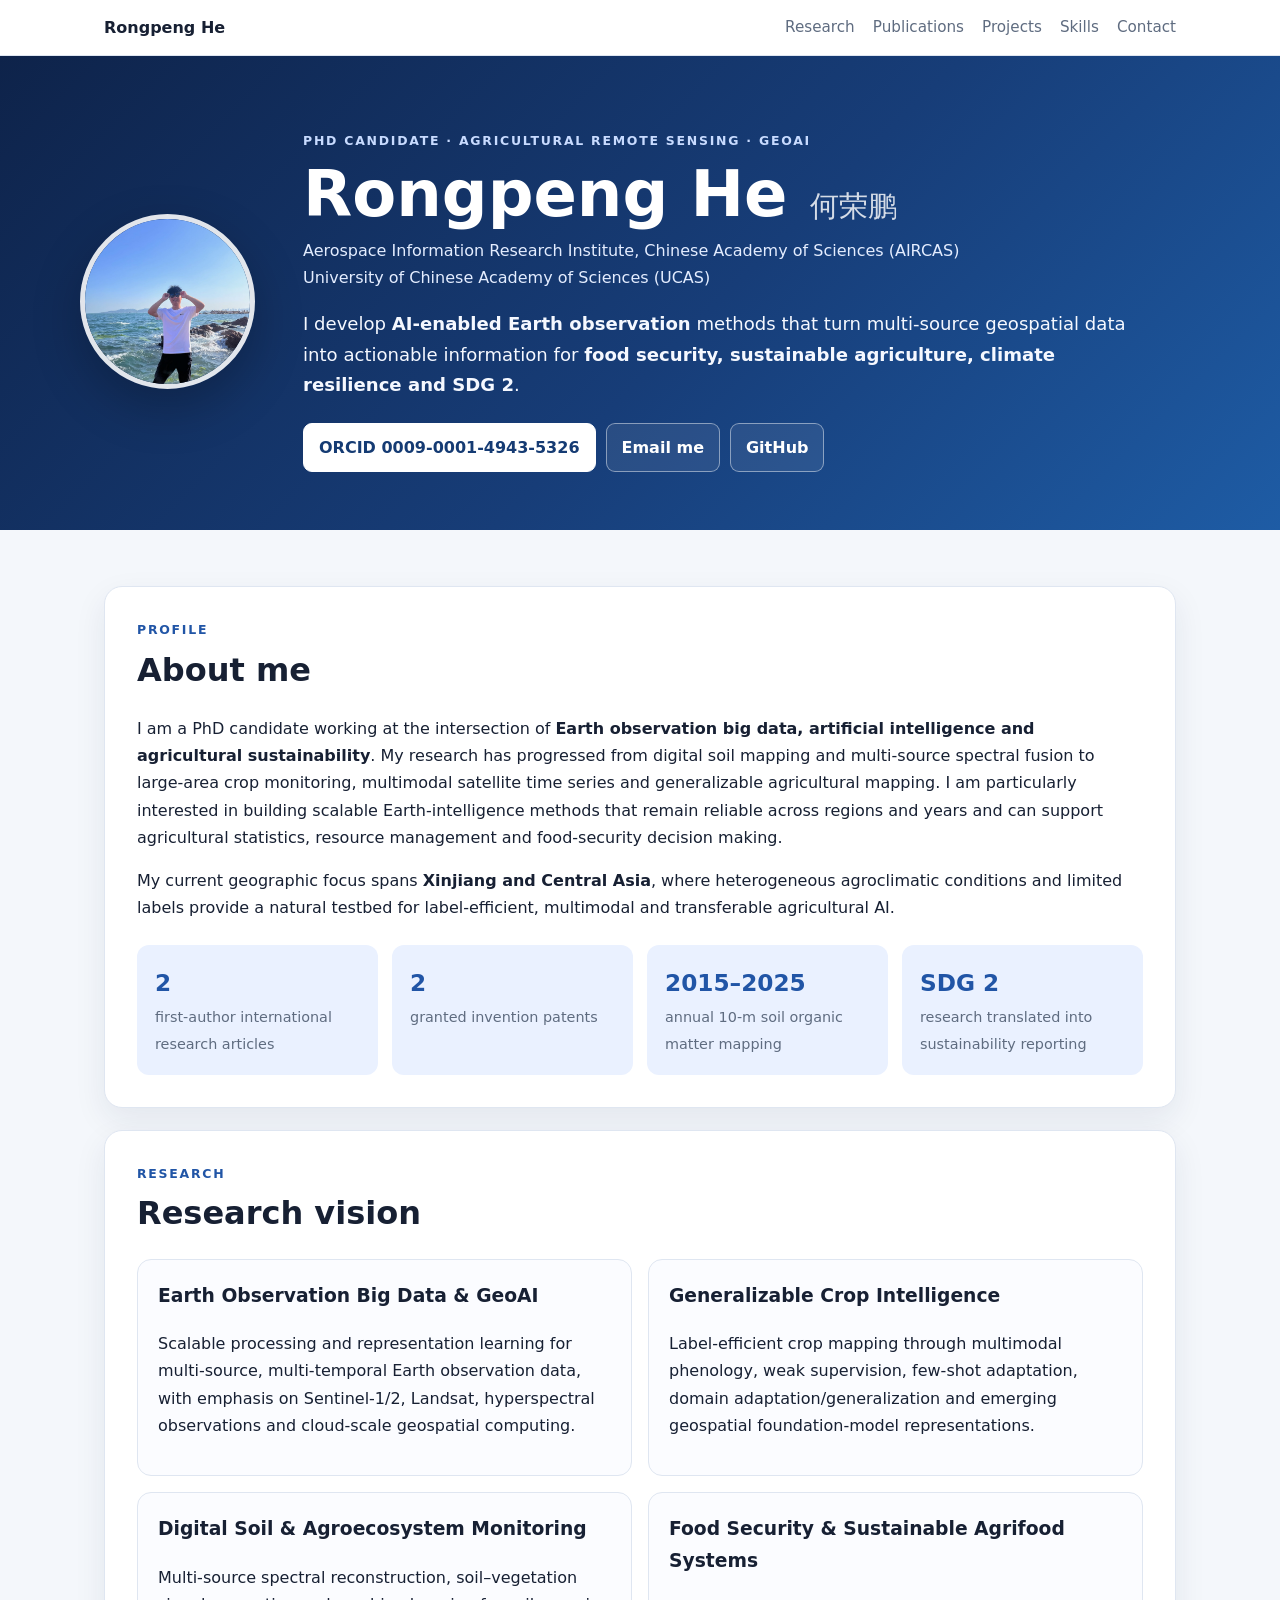
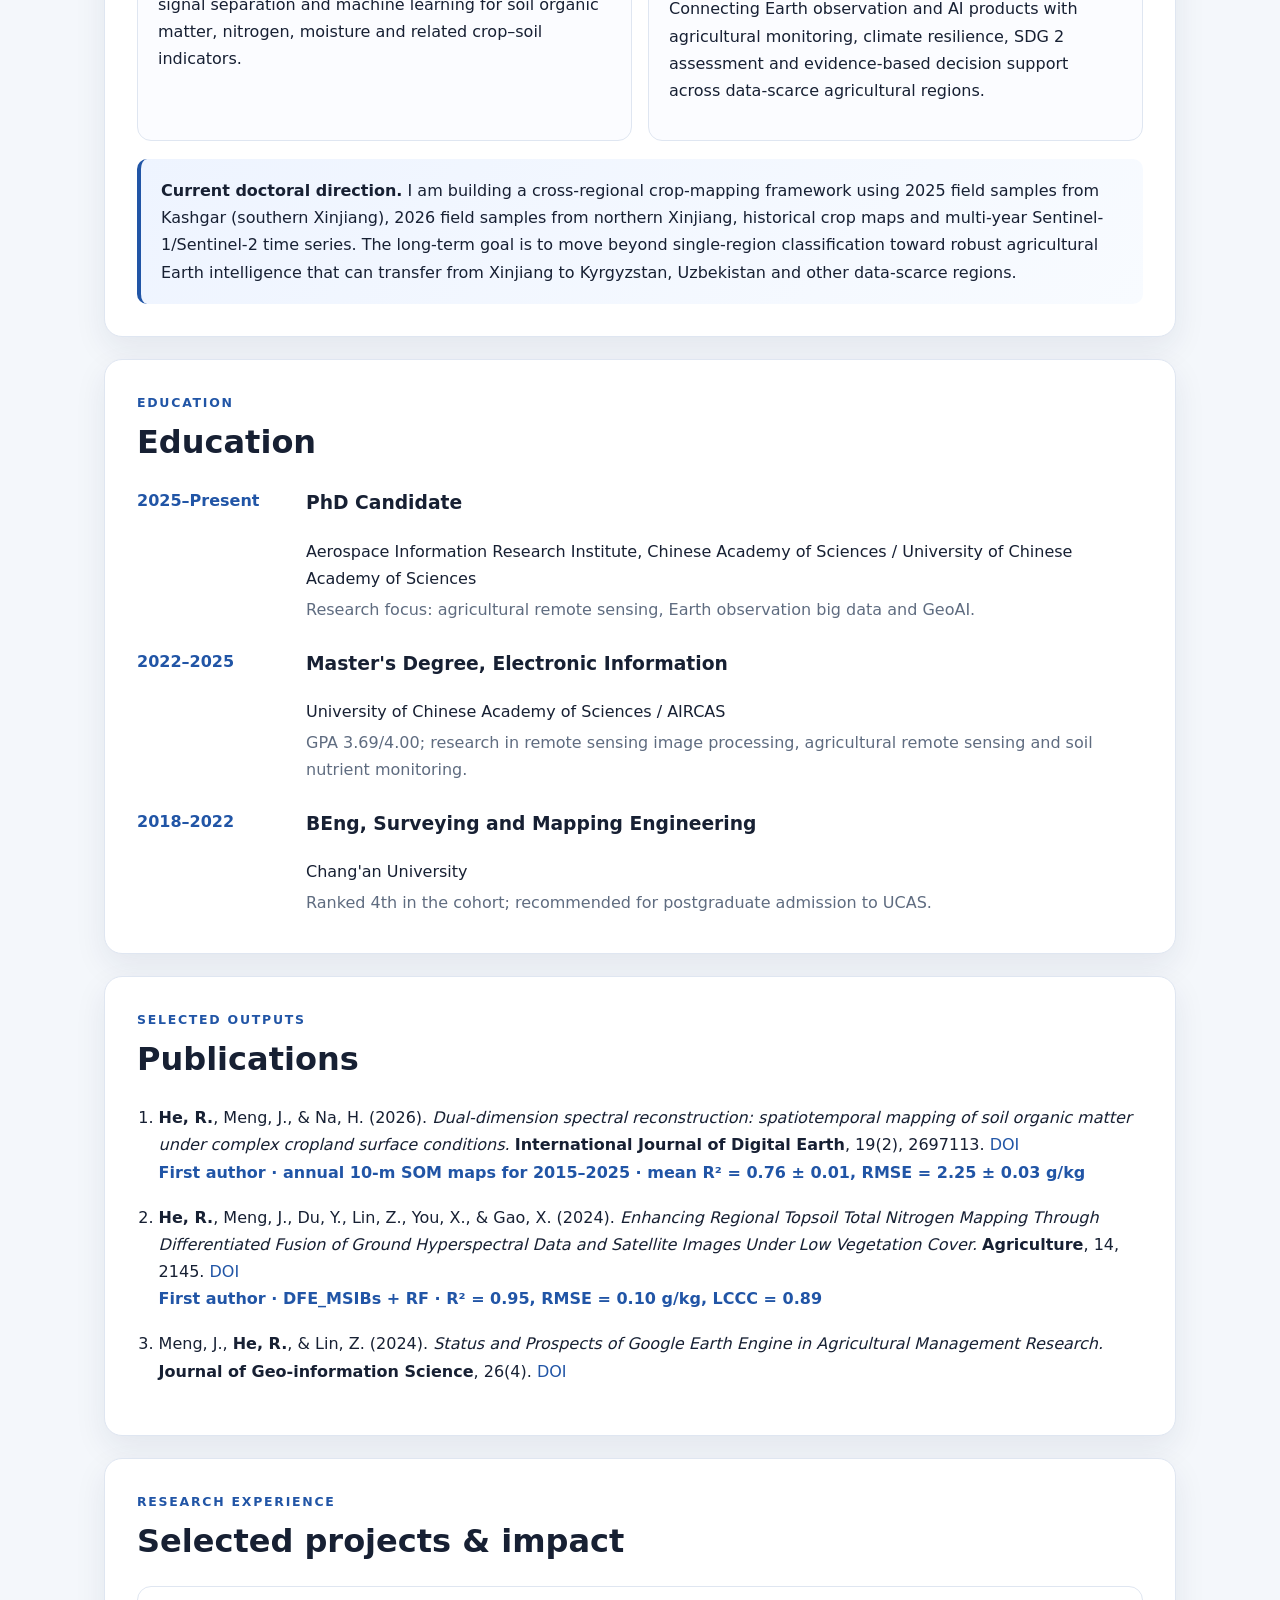
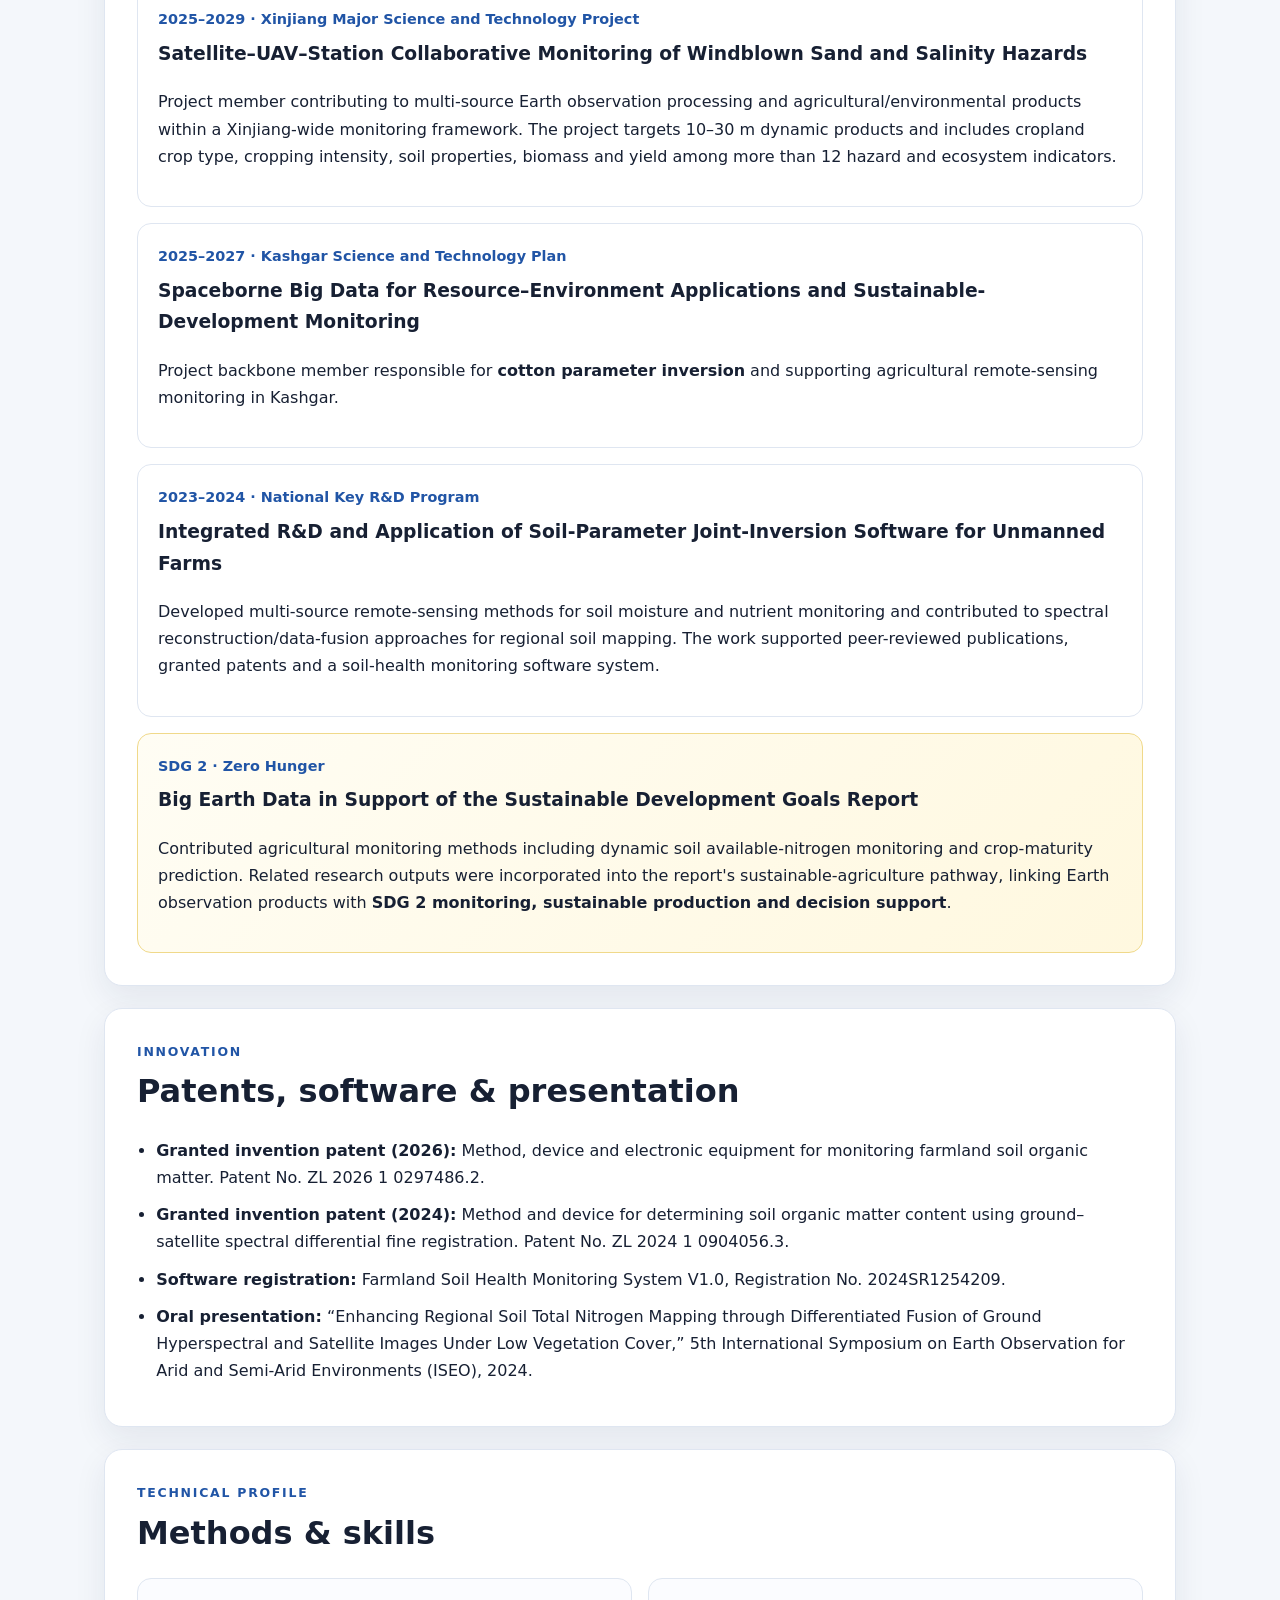
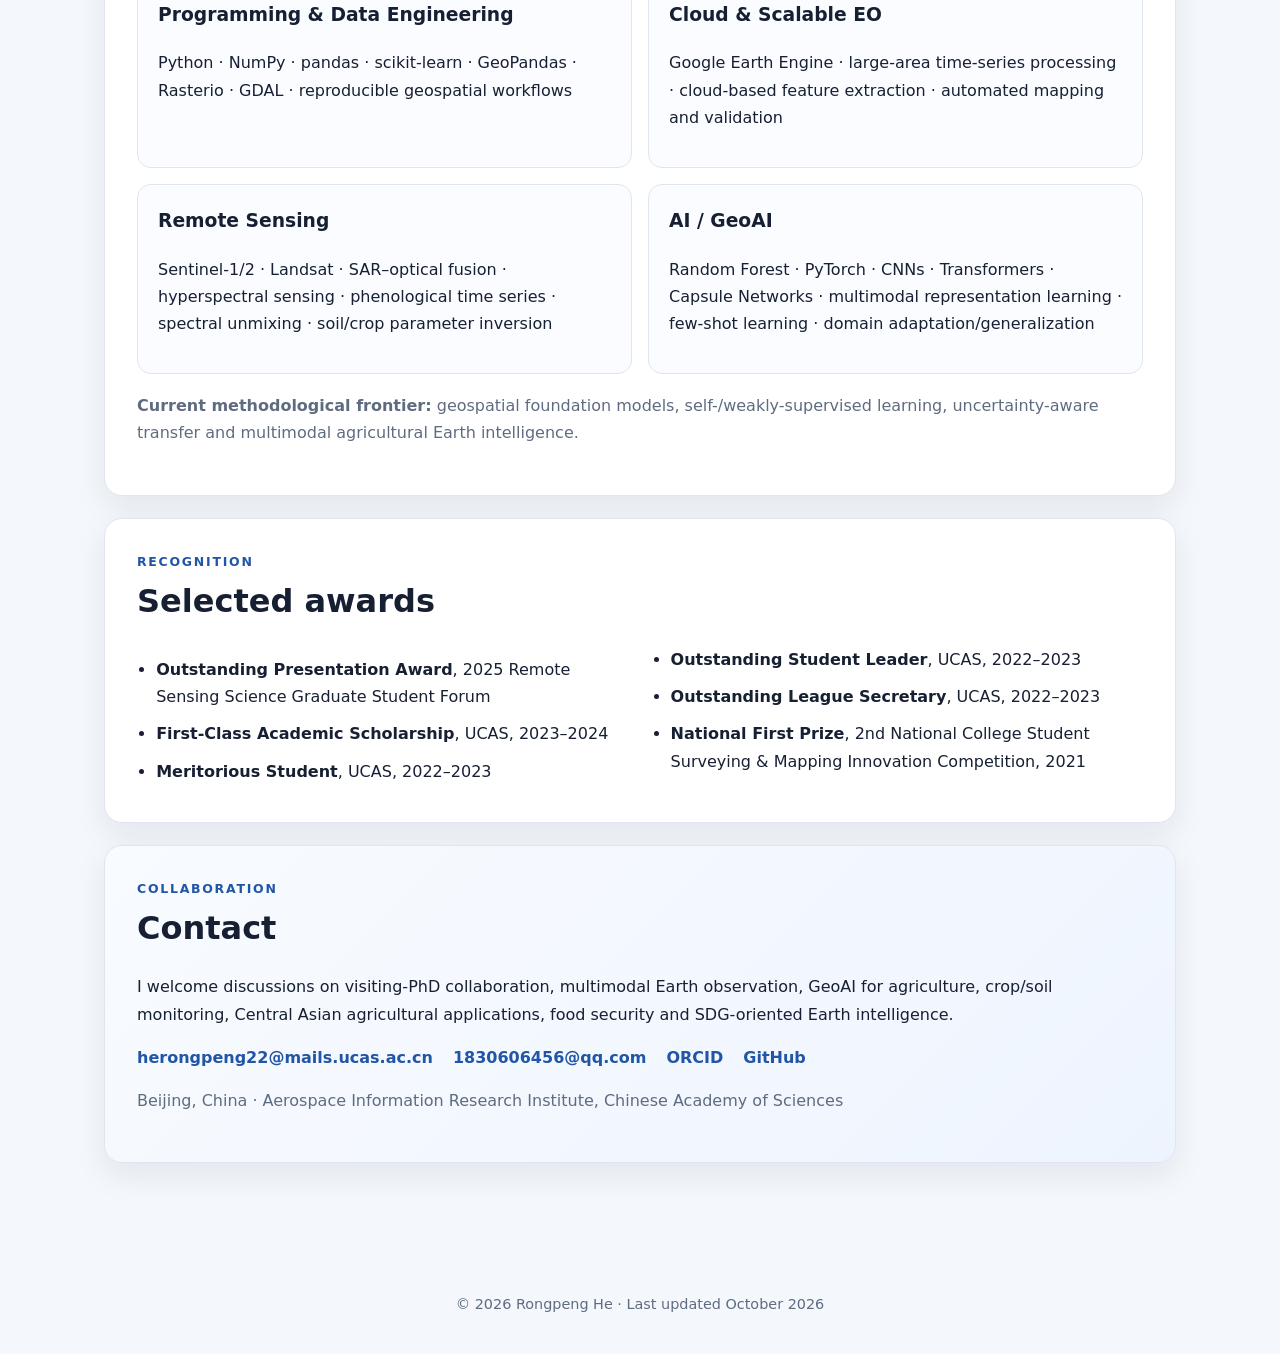
==== docs/index.html @ 2efbaa45 "Publish updated academic homepage from docs source" ====
<!DOCTYPE html>
<html lang="en">
<head>
  <meta charset="UTF-8">
  <meta name="viewport" content="width=device-width, initial-scale=1.0">
  <meta name="description" content="Academic homepage of Rongpeng He, PhD candidate at the Aerospace Information Research Institute, Chinese Academy of Sciences and University of Chinese Academy of Sciences. Research: Earth observation, GeoAI, agricultural remote sensing, food security and sustainable agrifood systems.">
  <meta name="keywords" content="Rongpeng He, agricultural remote sensing, Earth observation, GeoAI, crop mapping, digital soil mapping, food security, SDG 2, sustainable agriculture, Sentinel, Google Earth Engine">
  <meta name="author" content="Rongpeng He">
  <title>Rongpeng He | Earth Observation · GeoAI · Sustainable Agriculture</title>
  <link rel="stylesheet" href="styles.css">
</head>
<body>
  <nav class="topnav" aria-label="Primary navigation">
    <div class="nav-inner">
      <a class="brand" href="#top">Rongpeng He</a>
      <div class="nav-links">
        <a href="#research">Research</a>
        <a href="#publications">Publications</a>
        <a href="#projects">Projects</a>
        <a href="#skills">Skills</a>
        <a href="#contact">Contact</a>
      </div>
    </div>
  </nav>

  <header id="top" class="hero">
    <div class="hero-inner">
      <img src="../profile.jpg" alt="Portrait of Rongpeng He" class="profile-pic">
      <div class="hero-copy">
        <p class="eyebrow">PhD Candidate · Agricultural Remote Sensing · GeoAI</p>
        <h1>Rongpeng He <span class="cn-name">何荣鹏</span></h1>
        <p class="affiliation">Aerospace Information Research Institute, Chinese Academy of Sciences (AIRCAS)<br>University of Chinese Academy of Sciences (UCAS)</p>
        <p class="hero-statement">I develop <strong>AI-enabled Earth observation</strong> methods that turn multi-source geospatial data into actionable information for <strong>food security, sustainable agriculture, climate resilience and SDG 2</strong>.</p>
        <div class="hero-actions">
          <a class="button primary" href="https://orcid.org/0009-0001-4943-5326" target="_blank" rel="noopener">ORCID 0009-0001-4943-5326</a>
          <a class="button" href="mailto:herongpeng22@mails.ucas.ac.cn">Email me</a>
          <a class="button" href="https://github.com/Hrp1204" target="_blank" rel="noopener">GitHub</a>
        </div>
      </div>
    </div>
  </header>

  <main>
    <section class="intro section-card">
      <div class="section-heading"><p class="section-kicker">PROFILE</p><h2>About me</h2></div>
      <p>I am a PhD candidate working at the intersection of <strong>Earth observation big data, artificial intelligence and agricultural sustainability</strong>. My research has progressed from digital soil mapping and multi-source spectral fusion to large-area crop monitoring, multimodal satellite time series and generalizable agricultural mapping. I am particularly interested in building scalable Earth-intelligence methods that remain reliable across regions and years and can support agricultural statistics, resource management and food-security decision making.</p>
      <p>My current geographic focus spans <strong>Xinjiang and Central Asia</strong>, where heterogeneous agroclimatic conditions and limited labels provide a natural testbed for label-efficient, multimodal and transferable agricultural AI.</p>
      <div class="stats">
        <div><strong>2</strong><span>first-author international research articles</span></div>
        <div><strong>2</strong><span>granted invention patents</span></div>
        <div><strong>2015–2025</strong><span>annual 10-m soil organic matter mapping</span></div>
        <div><strong>SDG 2</strong><span>research translated into sustainability reporting</span></div>
      </div>
    </section>

    <section id="research" class="section-card">
      <div class="section-heading"><p class="section-kicker">RESEARCH</p><h2>Research vision</h2></div>
      <div class="research-grid">
        <article><h3>Earth Observation Big Data & GeoAI</h3><p>Scalable processing and representation learning for multi-source, multi-temporal Earth observation data, with emphasis on Sentinel-1/2, Landsat, hyperspectral observations and cloud-scale geospatial computing.</p></article>
        <article><h3>Generalizable Crop Intelligence</h3><p>Label-efficient crop mapping through multimodal phenology, weak supervision, few-shot adaptation, domain adaptation/generalization and emerging geospatial foundation-model representations.</p></article>
        <article><h3>Digital Soil & Agroecosystem Monitoring</h3><p>Multi-source spectral reconstruction, soil–vegetation signal separation and machine learning for soil organic matter, nitrogen, moisture and related crop–soil indicators.</p></article>
        <article><h3>Food Security & Sustainable Agrifood Systems</h3><p>Connecting Earth observation and AI products with agricultural monitoring, climate resilience, SDG 2 assessment and evidence-based decision support across data-scarce agricultural regions.</p></article>
      </div>
      <div class="focus-box"><strong>Current doctoral direction.</strong> I am building a cross-regional crop-mapping framework using 2025 field samples from Kashgar (southern Xinjiang), 2026 field samples from northern Xinjiang, historical crop maps and multi-year Sentinel-1/Sentinel-2 time series. The long-term goal is to move beyond single-region classification toward robust agricultural Earth intelligence that can transfer from Xinjiang to Kyrgyzstan, Uzbekistan and other data-scarce regions.</div>
    </section>

    <section id="education" class="section-card">
      <div class="section-heading"><p class="section-kicker">EDUCATION</p><h2>Education</h2></div>
      <div class="timeline">
        <div class="timeline-item"><div class="time">2025–Present</div><div><h3>PhD Candidate</h3><p>Aerospace Information Research Institute, Chinese Academy of Sciences / University of Chinese Academy of Sciences</p><p class="muted">Research focus: agricultural remote sensing, Earth observation big data and GeoAI.</p></div></div>
        <div class="timeline-item"><div class="time">2022–2025</div><div><h3>Master's Degree, Electronic Information</h3><p>University of Chinese Academy of Sciences / AIRCAS</p><p class="muted">GPA 3.69/4.00; research in remote sensing image processing, agricultural remote sensing and soil nutrient monitoring.</p></div></div>
        <div class="timeline-item"><div class="time">2018–2022</div><div><h3>BEng, Surveying and Mapping Engineering</h3><p>Chang'an University</p><p class="muted">Ranked 4th in the cohort; recommended for postgraduate admission to UCAS.</p></div></div>
      </div>
    </section>

    <section id="publications" class="section-card">
      <div class="section-heading"><p class="section-kicker">SELECTED OUTPUTS</p><h2>Publications</h2></div>
      <ol class="publication-list">
        <li><strong>He, R.</strong>, Meng, J., & Na, H. (2026). <em>Dual-dimension spectral reconstruction: spatiotemporal mapping of soil organic matter under complex cropland surface conditions.</em> <strong>International Journal of Digital Earth</strong>, 19(2), 2697113. <a href="https://doi.org/10.1080/17538947.2026.2697113" target="_blank" rel="noopener">DOI</a><br><span class="highlight">First author · annual 10-m SOM maps for 2015–2025 · mean R² = 0.76 ± 0.01, RMSE = 2.25 ± 0.03 g/kg</span></li>
        <li><strong>He, R.</strong>, Meng, J., Du, Y., Lin, Z., You, X., & Gao, X. (2024). <em>Enhancing Regional Topsoil Total Nitrogen Mapping Through Differentiated Fusion of Ground Hyperspectral Data and Satellite Images Under Low Vegetation Cover.</em> <strong>Agriculture</strong>, 14, 2145. <a href="https://doi.org/10.3390/agriculture14122145" target="_blank" rel="noopener">DOI</a><br><span class="highlight">First author · DFE_MSIBs + RF · R² = 0.95, RMSE = 0.10 g/kg, LCCC = 0.89</span></li>
        <li>Meng, J., <strong>He, R.</strong>, & Lin, Z. (2024). <em>Status and Prospects of Google Earth Engine in Agricultural Management Research.</em> <strong>Journal of Geo-information Science</strong>, 26(4). <a href="https://doi.org/10.12082/dqxxkx.2024.230760" target="_blank" rel="noopener">DOI</a></li>
      </ol>
    </section>

    <section id="projects" class="section-card">
      <div class="section-heading"><p class="section-kicker">RESEARCH EXPERIENCE</p><h2>Selected projects & impact</h2></div>
      <div class="project-list">
        <article class="project"><div class="project-meta">2025–2029 · Xinjiang Major Science and Technology Project</div><h3>Satellite–UAV–Station Collaborative Monitoring of Windblown Sand and Salinity Hazards</h3><p>Project member contributing to multi-source Earth observation processing and agricultural/environmental products within a Xinjiang-wide monitoring framework. The project targets 10–30 m dynamic products and includes cropland crop type, cropping intensity, soil properties, biomass and yield among more than 12 hazard and ecosystem indicators.</p></article>
        <article class="project"><div class="project-meta">2025–2027 · Kashgar Science and Technology Plan</div><h3>Spaceborne Big Data for Resource–Environment Applications and Sustainable-Development Monitoring</h3><p>Project backbone member responsible for <strong>cotton parameter inversion</strong> and supporting agricultural remote-sensing monitoring in Kashgar.</p></article>
        <article class="project"><div class="project-meta">2023–2024 · National Key R&D Program</div><h3>Integrated R&D and Application of Soil-Parameter Joint-Inversion Software for Unmanned Farms</h3><p>Developed multi-source remote-sensing methods for soil moisture and nutrient monitoring and contributed to spectral reconstruction/data-fusion approaches for regional soil mapping. The work supported peer-reviewed publications, granted patents and a soil-health monitoring software system.</p></article>
        <article class="project featured-project"><div class="project-meta">SDG 2 · Zero Hunger</div><h3>Big Earth Data in Support of the Sustainable Development Goals Report</h3><p>Contributed agricultural monitoring methods including dynamic soil available-nitrogen monitoring and crop-maturity prediction. Related research outputs were incorporated into the report's sustainable-agriculture pathway, linking Earth observation products with <strong>SDG 2 monitoring, sustainable production and decision support</strong>.</p></article>
      </div>
    </section>

    <section id="patents" class="section-card">
      <div class="section-heading"><p class="section-kicker">INNOVATION</p><h2>Patents, software & presentation</h2></div>
      <ul class="clean-list">
        <li><strong>Granted invention patent (2026):</strong> Method, device and electronic equipment for monitoring farmland soil organic matter. Patent No. ZL 2026 1 0297486.2.</li>
        <li><strong>Granted invention patent (2024):</strong> Method and device for determining soil organic matter content using ground–satellite spectral differential fine registration. Patent No. ZL 2024 1 0904056.3.</li>
        <li><strong>Software registration:</strong> Farmland Soil Health Monitoring System V1.0, Registration No. 2024SR1254209.</li>
        <li><strong>Oral presentation:</strong> “Enhancing Regional Soil Total Nitrogen Mapping through Differentiated Fusion of Ground Hyperspectral and Satellite Images Under Low Vegetation Cover,” 5th International Symposium on Earth Observation for Arid and Semi-Arid Environments (ISEO), 2024.</li>
      </ul>
    </section>

    <section id="skills" class="section-card">
      <div class="section-heading"><p class="section-kicker">TECHNICAL PROFILE</p><h2>Methods & skills</h2></div>
      <div class="skill-grid">
        <div><h3>Programming & Data Engineering</h3><p>Python · NumPy · pandas · scikit-learn · GeoPandas · Rasterio · GDAL · reproducible geospatial workflows</p></div>
        <div><h3>Cloud & Scalable EO</h3><p>Google Earth Engine · large-area time-series processing · cloud-based feature extraction · automated mapping and validation</p></div>
        <div><h3>Remote Sensing</h3><p>Sentinel-1/2 · Landsat · SAR–optical fusion · hyperspectral sensing · phenological time series · spectral unmixing · soil/crop parameter inversion</p></div>
        <div><h3>AI / GeoAI</h3><p>Random Forest · PyTorch · CNNs · Transformers · Capsule Networks · multimodal representation learning · few-shot learning · domain adaptation/generalization</p></div>
      </div>
      <p class="muted method-note"><strong>Current methodological frontier:</strong> geospatial foundation models, self-/weakly-supervised learning, uncertainty-aware transfer and multimodal agricultural Earth intelligence.</p>
    </section>

    <section id="awards" class="section-card">
      <div class="section-heading"><p class="section-kicker">RECOGNITION</p><h2>Selected awards</h2></div>
      <ul class="clean-list two-col">
        <li><strong>Outstanding Presentation Award</strong>, 2025 Remote Sensing Science Graduate Student Forum</li>
        <li><strong>First-Class Academic Scholarship</strong>, UCAS, 2023–2024</li>
        <li><strong>Meritorious Student</strong>, UCAS, 2022–2023</li>
        <li><strong>Outstanding Student Leader</strong>, UCAS, 2022–2023</li>
        <li><strong>Outstanding League Secretary</strong>, UCAS, 2022–2023</li>
        <li><strong>National First Prize</strong>, 2nd National College Student Surveying & Mapping Innovation Competition, 2021</li>
      </ul>
    </section>

    <section id="contact" class="section-card contact-card">
      <div class="section-heading"><p class="section-kicker">COLLABORATION</p><h2>Contact</h2></div>
      <p>I welcome discussions on visiting-PhD collaboration, multimodal Earth observation, GeoAI for agriculture, crop/soil monitoring, Central Asian agricultural applications, food security and SDG-oriented Earth intelligence.</p>
      <div class="contact-links">
        <a href="mailto:herongpeng22@mails.ucas.ac.cn">herongpeng22@mails.ucas.ac.cn</a>
        <a href="mailto:1830606456@qq.com">1830606456@qq.com</a>
        <a href="https://orcid.org/0009-0001-4943-5326" target="_blank" rel="noopener">ORCID</a>
        <a href="https://github.com/Hrp1204" target="_blank" rel="noopener">GitHub</a>
      </div>
      <p class="muted">Beijing, China · Aerospace Information Research Institute, Chinese Academy of Sciences</p>
    </section>
  </main>

  <footer><p>© 2026 Rongpeng He · Last updated October 2026</p></footer>
</body>
</html>
---- docs/styles.css ----
:root {
  --bg: #f4f7fb;
  --card: #ffffff;
  --text: #172033;
  --muted: #5f6c80;
  --accent: #2155a6;
  --accent-soft: #eaf1ff;
  --line: #dfe6f1;
  --shadow: 0 12px 32px rgba(26, 44, 79, 0.08);
}
* { box-sizing: border-box; }
html { scroll-behavior: smooth; }
body { margin: 0; font-family: Inter, ui-sans-serif, system-ui, -apple-system, BlinkMacSystemFont, "Segoe UI", Arial, sans-serif; color: var(--text); background: var(--bg); line-height: 1.7; }
a { color: var(--accent); text-decoration: none; }
a:hover { text-decoration: underline; }
.topnav { position: sticky; top: 0; z-index: 50; background: rgba(255,255,255,0.94); border-bottom: 1px solid var(--line); backdrop-filter: blur(10px); }
.nav-inner { max-width: 1120px; margin: 0 auto; padding: 14px 24px; display: flex; align-items: center; justify-content: space-between; gap: 24px; }
.brand { font-weight: 750; color: var(--text); }
.nav-links { display: flex; flex-wrap: wrap; gap: 18px; }
.nav-links a { color: var(--muted); font-size: 0.95rem; }
.hero { background: linear-gradient(135deg, #0e234a 0%, #173d78 55%, #1e5ca5 100%); color: white; padding: 74px 24px 58px; }
.hero-inner { max-width: 1120px; margin: 0 auto; display: grid; grid-template-columns: 185px 1fr; gap: 38px; align-items: center; }
.profile-pic { width: 175px; height: 175px; object-fit: cover; border-radius: 50%; border: 5px solid rgba(255,255,255,0.88); box-shadow: 0 18px 50px rgba(0,0,0,0.24); }
.eyebrow, .section-kicker { text-transform: uppercase; letter-spacing: 0.14em; font-weight: 700; font-size: 0.78rem; }
.eyebrow { color: #c8dbff; margin: 0 0 10px; }
.hero h1 { margin: 0 0 8px; font-size: clamp(2.5rem, 5vw, 4.6rem); line-height: 1.05; }
.cn-name { font-size: 0.45em; font-weight: 500; opacity: 0.82; }
.affiliation { margin: 0 0 18px; color: #e4edff; }
.hero-statement { max-width: 850px; font-size: 1.13rem; color: #f5f8ff; }
.hero-actions { display: flex; flex-wrap: wrap; gap: 10px; margin-top: 22px; }
.button { display: inline-block; padding: 10px 15px; border: 1px solid rgba(255,255,255,0.45); border-radius: 9px; color: white; background: rgba(255,255,255,0.08); font-weight: 650; }
.button.primary { background: white; color: #153b73; border-color: white; }
.button:hover { text-decoration: none; transform: translateY(-1px); }
main { max-width: 1120px; margin: 0 auto; padding: 34px 24px 68px; }
.section-card { background: var(--card); border: 1px solid var(--line); border-radius: 18px; padding: 32px; margin: 22px 0; box-shadow: var(--shadow); }
.section-heading { margin-bottom: 18px; }
.section-heading h2 { margin: 2px 0 0; font-size: 2rem; }
.section-kicker { color: var(--accent); margin: 0; }
.stats { margin-top: 24px; display: grid; grid-template-columns: repeat(4, 1fr); gap: 14px; }
.stats div { background: var(--accent-soft); border-radius: 12px; padding: 18px; }
.stats strong { display: block; font-size: 1.45rem; color: var(--accent); }
.stats span { color: var(--muted); font-size: 0.9rem; }
.research-grid, .skill-grid { display: grid; grid-template-columns: repeat(2, minmax(0, 1fr)); gap: 16px; }
.research-grid article, .skill-grid div { border: 1px solid var(--line); border-radius: 14px; padding: 20px; background: #fbfcff; }
.research-grid h3, .skill-grid h3, .project h3, .timeline h3 { margin-top: 0; }
.focus-box { margin-top: 18px; padding: 18px 20px; background: linear-gradient(135deg, #eef4ff, #f8fbff); border-left: 4px solid var(--accent); border-radius: 10px; }
.timeline { display: grid; gap: 20px; }
.timeline-item { display: grid; grid-template-columns: 145px 1fr; gap: 24px; }
.time { color: var(--accent); font-weight: 750; }
.timeline p { margin: 4px 0; }
.publication-list { padding-left: 1.35rem; }
.publication-list li { margin-bottom: 18px; }
.highlight { color: var(--accent); font-weight: 650; }
.project-list { display: grid; gap: 16px; }
.project { border: 1px solid var(--line); border-radius: 14px; padding: 20px; }
.project-meta { color: var(--accent); font-weight: 700; font-size: 0.9rem; margin-bottom: 6px; }
.featured-project { background: linear-gradient(135deg, #fffdf4, #fff8df); border-color: #f0d98a; }
.clean-list { margin: 0; padding-left: 1.2rem; }
.clean-list li { margin: 10px 0; }
.two-col { columns: 2; column-gap: 42px; }
.two-col li { break-inside: avoid; }
.muted { color: var(--muted); }
.method-note { margin-top: 18px; }
.contact-card { background: linear-gradient(135deg, #f8fbff, #eef4ff); }
.contact-links { display: flex; flex-wrap: wrap; gap: 12px 20px; margin: 16px 0; }
.contact-links a { font-weight: 650; }
footer { text-align: center; padding: 24px; color: var(--muted); font-size: 0.9rem; }
@media (max-width: 800px) {
  .nav-links { display: none; }
  .hero-inner { grid-template-columns: 1fr; text-align: center; }
  .profile-pic { margin: 0 auto; }
  .hero-actions { justify-content: center; }
  .research-grid, .skill-grid, .stats { grid-template-columns: 1fr; }
  .timeline-item { grid-template-columns: 1fr; gap: 4px; }
  .two-col { columns: 1; }
  .section-card { padding: 24px 20px; }
}
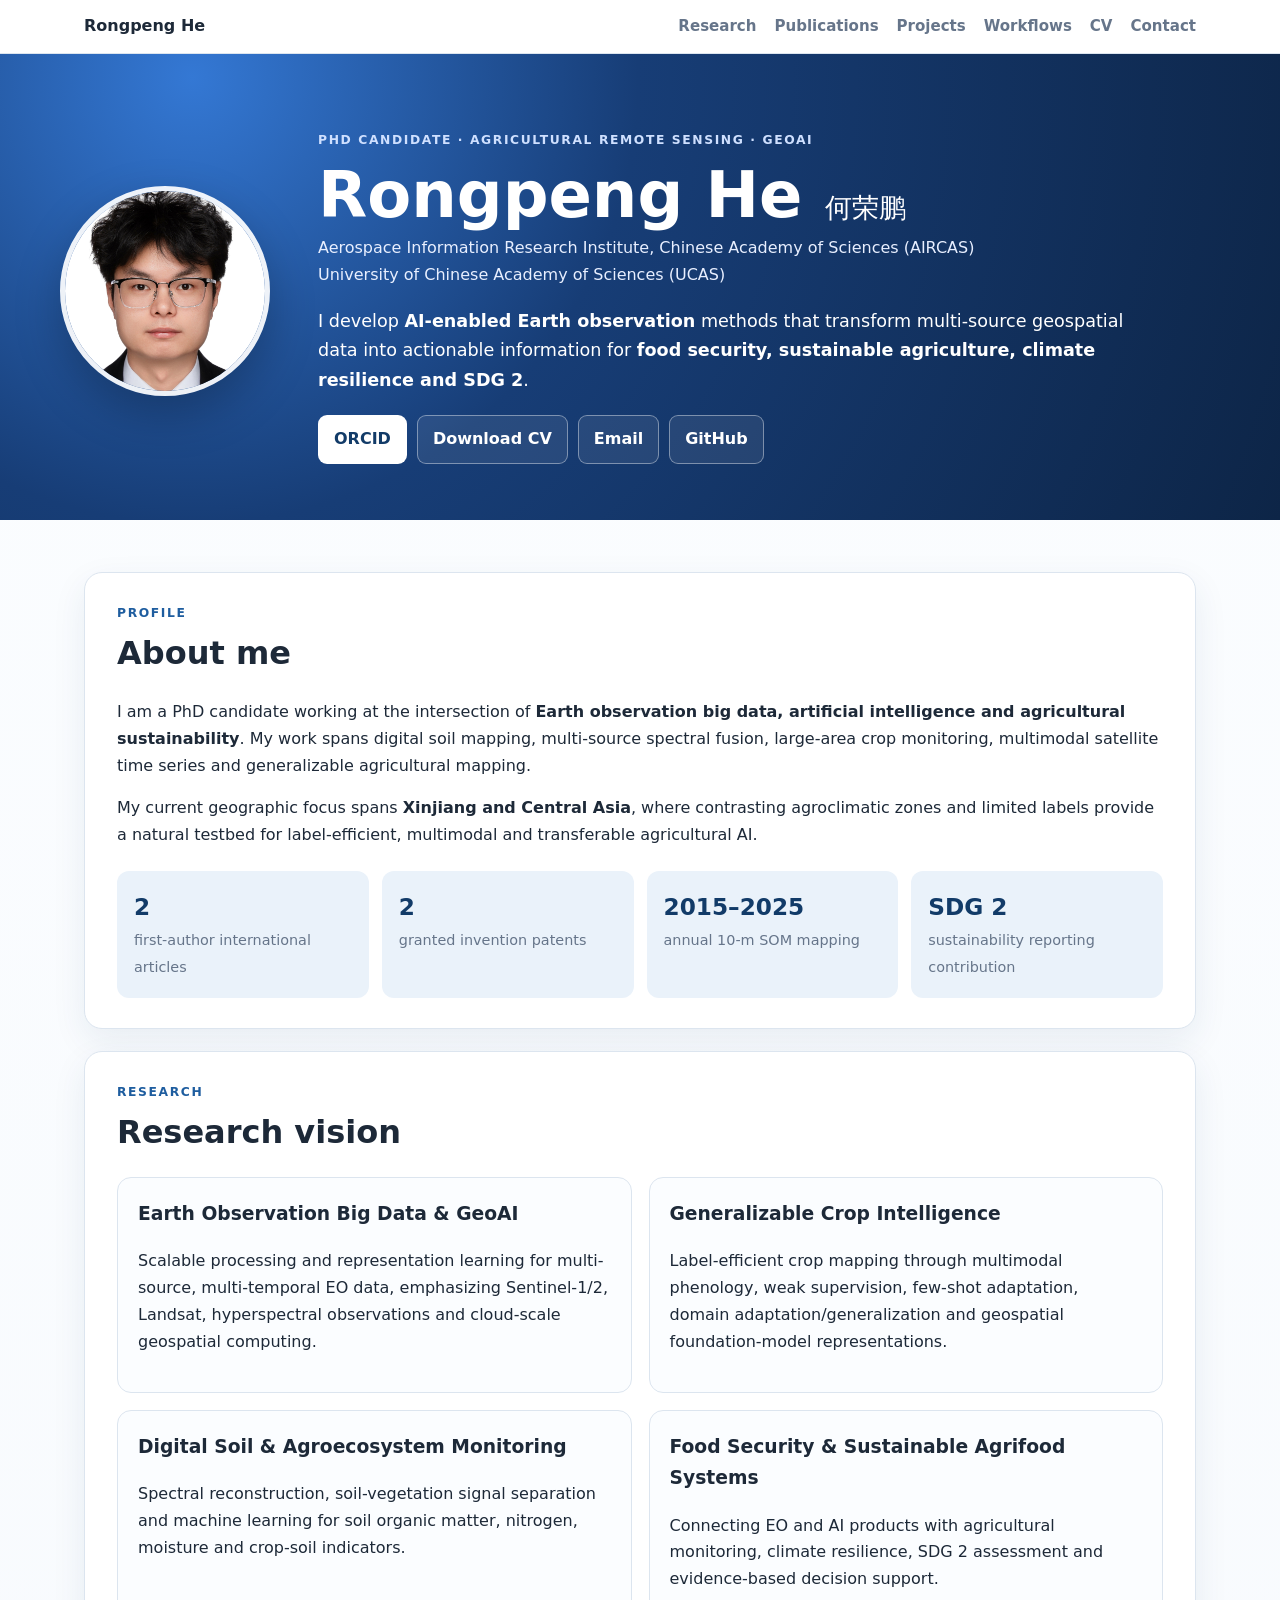
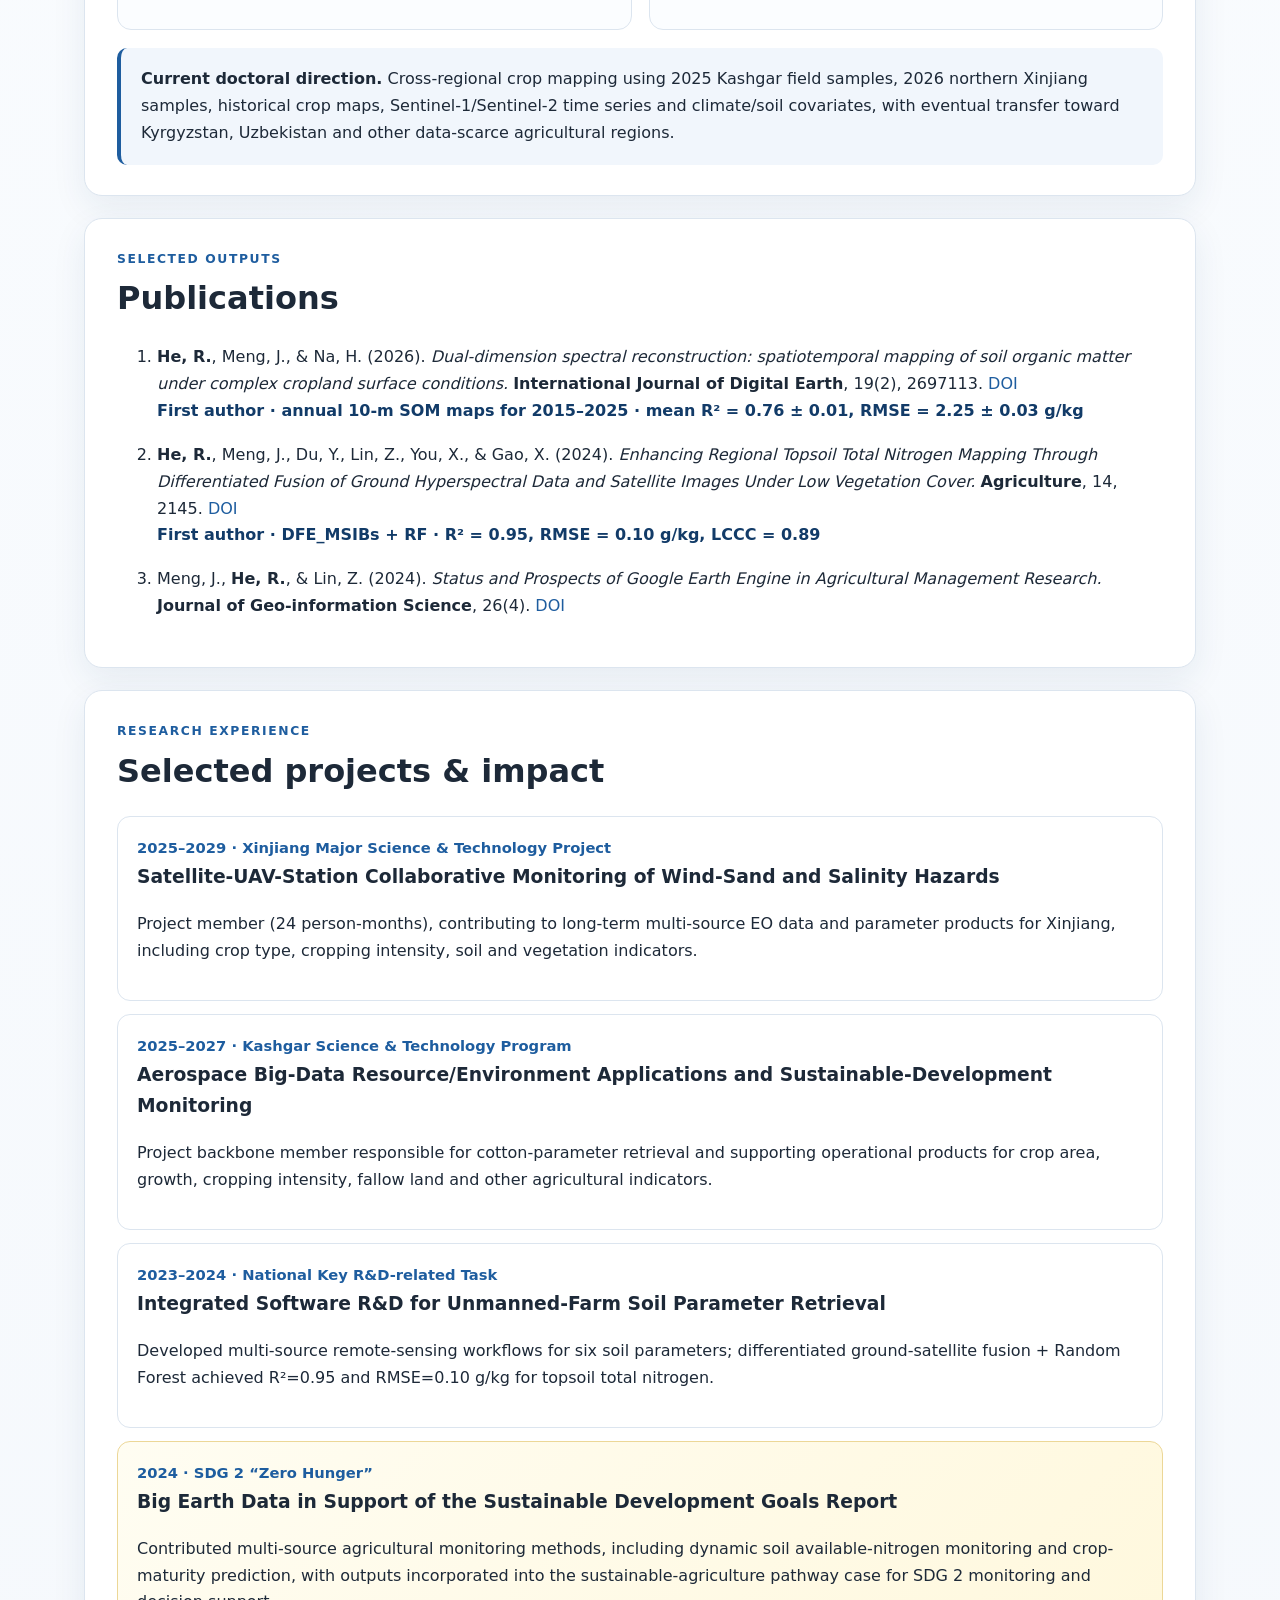
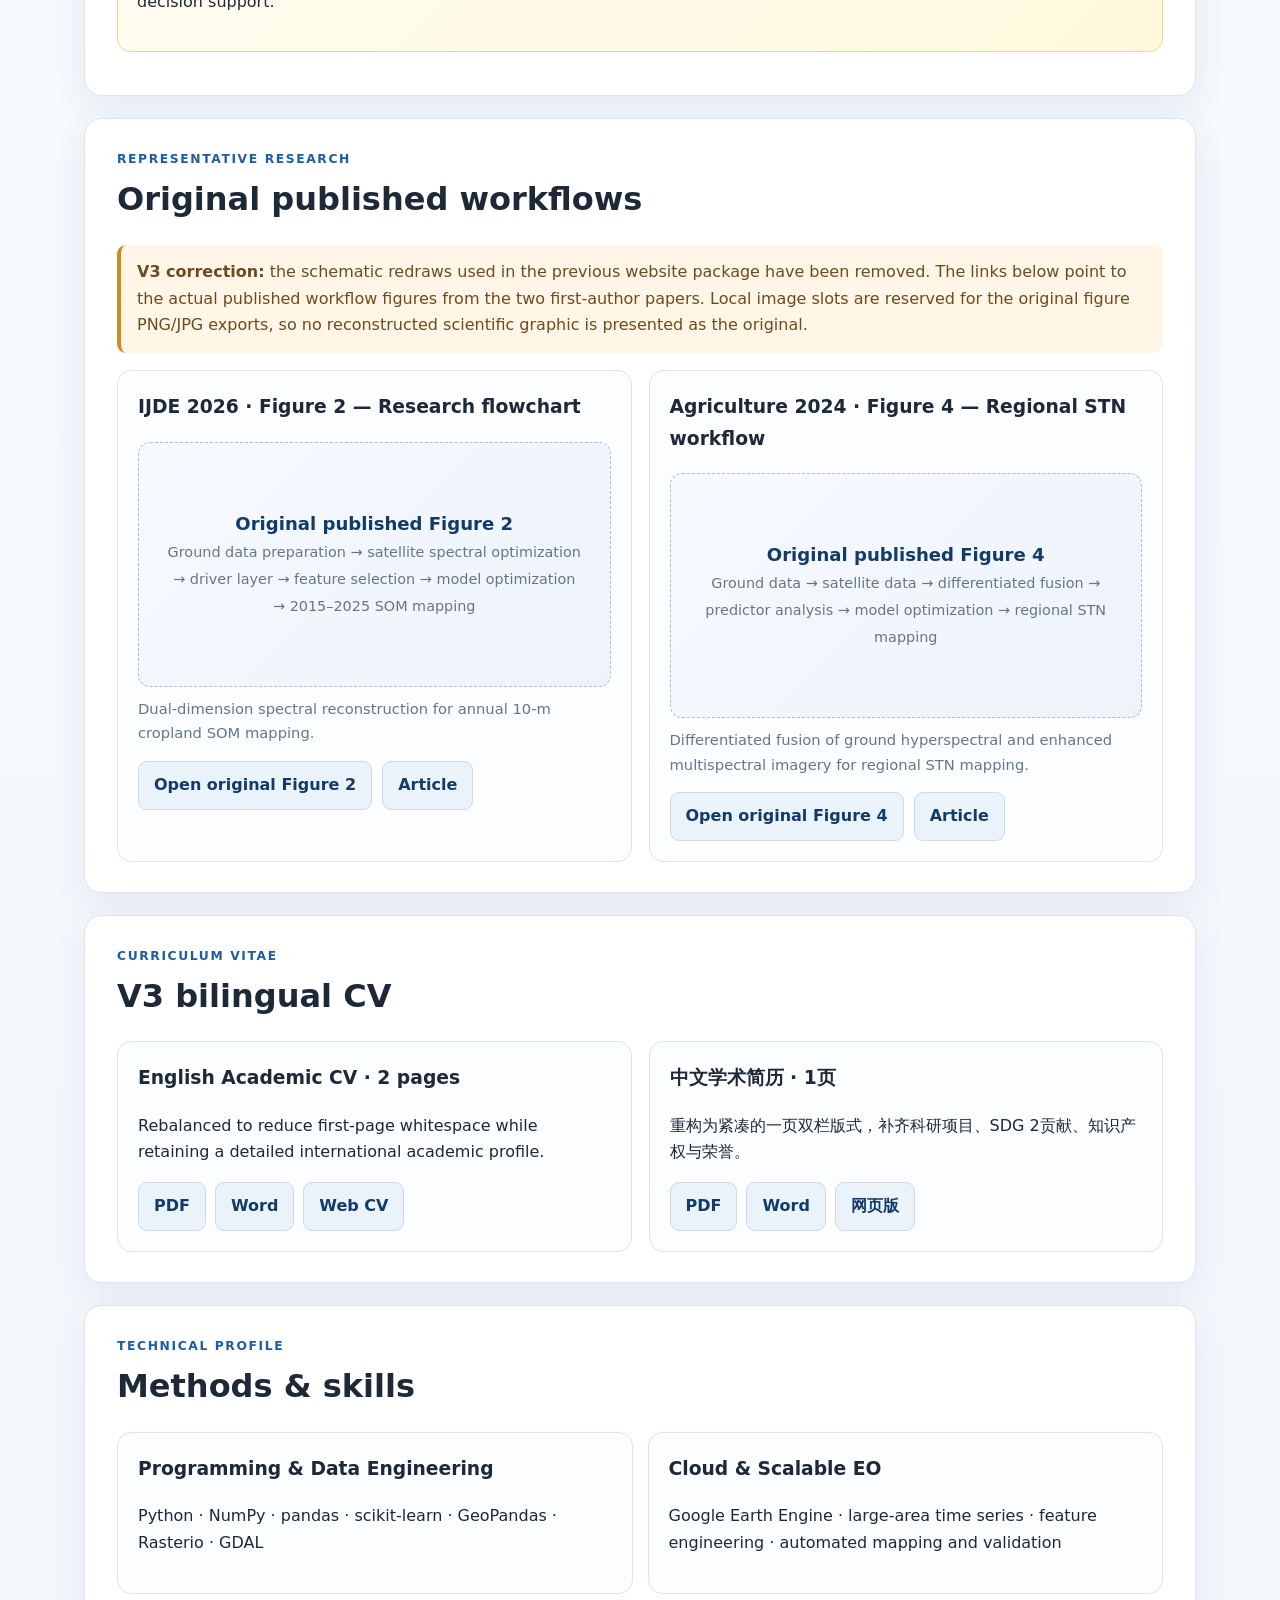
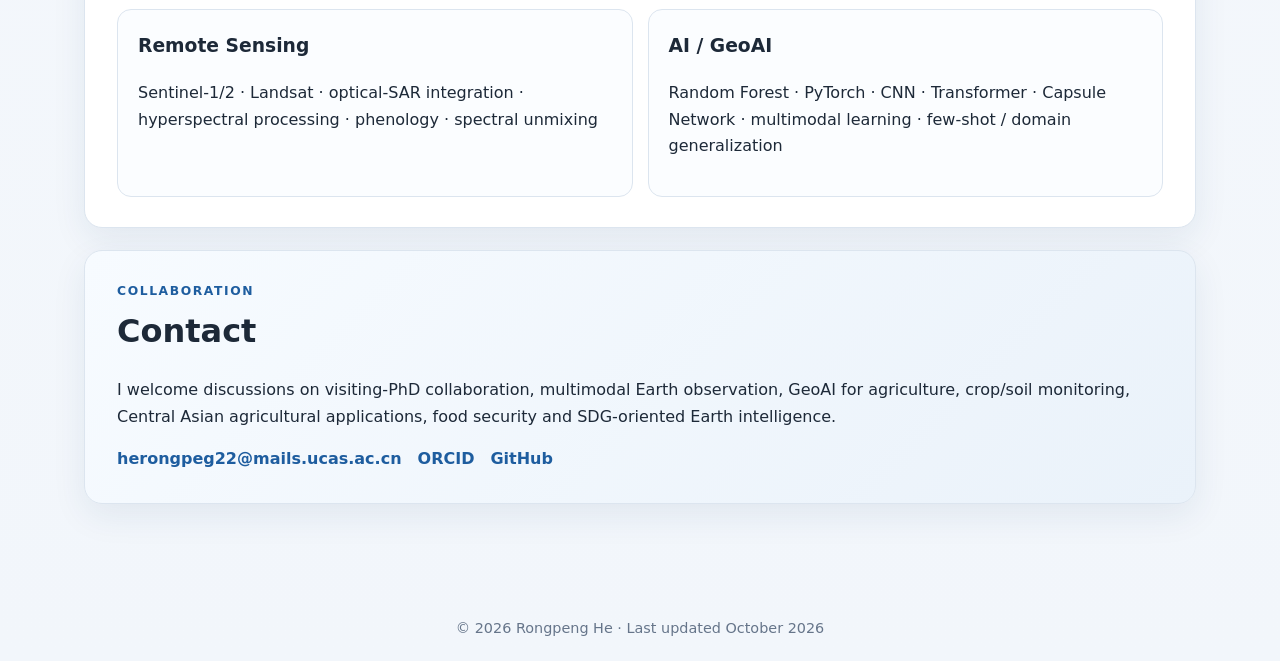
==== commit 13434074: "Add files via upload" ====
--- a/docs/index.html
+++ b/docs/index.html
@@ -1,143 +1,48 @@
-<!DOCTYPE html>
-<html lang="en">
-<head>
-  <meta charset="UTF-8">
-  <meta name="viewport" content="width=device-width, initial-scale=1.0">
-  <meta name="description" content="Academic homepage of Rongpeng He, PhD candidate at the Aerospace Information Research Institute, Chinese Academy of Sciences and University of Chinese Academy of Sciences. Research: Earth observation, GeoAI, agricultural remote sensing, food security and sustainable agrifood systems.">
-  <meta name="keywords" content="Rongpeng He, agricultural remote sensing, Earth observation, GeoAI, crop mapping, digital soil mapping, food security, SDG 2, sustainable agriculture, Sentinel, Google Earth Engine">
-  <meta name="author" content="Rongpeng He">
-  <title>Rongpeng He | Earth Observation · GeoAI · Sustainable Agriculture</title>
-  <link rel="stylesheet" href="styles.css">
-</head>
-<body>
-  <nav class="topnav" aria-label="Primary navigation">
-    <div class="nav-inner">
-      <a class="brand" href="#top">Rongpeng He</a>
-      <div class="nav-links">
-        <a href="#research">Research</a>
-        <a href="#publications">Publications</a>
-        <a href="#projects">Projects</a>
-        <a href="#skills">Skills</a>
-        <a href="#contact">Contact</a>
-      </div>
-    </div>
-  </nav>
+<!doctype html><html lang="en"><head><meta charset="utf-8"><meta name="viewport" content="width=device-width,initial-scale=1"><meta name="description" content="Academic homepage of Rongpeng He, PhD candidate in agricultural remote sensing, GeoAI, food security and sustainable agrifood systems."><title>Rongpeng He | Earth Observation · GeoAI · Food Security</title><style>
+:root{--bg:#f3f6fb;--card:#fff;--text:#1d2938;--muted:#66758a;--blue:#1e5d9f;--dark:#123b68;--soft:#eaf2fa;--line:#dce5ef;--gold:#a56b15;--shadow:0 12px 34px rgba(30,61,98,.08)}
+*{box-sizing:border-box}html{scroll-behavior:smooth}body{margin:0;font-family:Inter,ui-sans-serif,system-ui,-apple-system,"Segoe UI",Arial,sans-serif;color:var(--text);background:linear-gradient(180deg,#fbfdff,#f2f6fb);line-height:1.68}a{color:var(--blue);text-decoration:none}a:hover{text-decoration:underline}
+nav{position:sticky;top:0;z-index:10;background:rgba(255,255,255,.94);backdrop-filter:blur(12px);border-bottom:1px solid var(--line)}.nav{max-width:1160px;margin:auto;padding:13px 24px;display:flex;justify-content:space-between;align-items:center}.brand{font-weight:800;color:var(--text)}.links{display:flex;gap:18px;flex-wrap:wrap}.links a{color:var(--muted);font-size:.94rem;font-weight:650}
+.hero{background:radial-gradient(circle at 15% 5%,#3478d4,#173d76 38%,#0d2547 100%);color:#fff;padding:64px 24px 56px}.hero-inner{max-width:1160px;margin:auto;display:grid;grid-template-columns:220px 1fr;gap:38px;align-items:center}.portrait{width:210px;height:210px;object-fit:cover;object-position:center 23%;border-radius:50%;border:5px solid rgba(255,255,255,.92);box-shadow:0 18px 45px rgba(0,0,0,.25)}.eyebrow,.kicker{text-transform:uppercase;letter-spacing:.13em;font-size:.77rem;font-weight:800}.eyebrow{color:#cfe0ff}.hero h1{font-size:clamp(2.5rem,5vw,4.35rem);line-height:1.03;margin:6px 0}.cn{font-size:.42em;font-weight:550}.aff{color:#e8efff;margin:.4rem 0 1rem}.lead{font-size:1.1rem;max-width:850px}.actions{display:flex;gap:10px;flex-wrap:wrap;margin-top:20px}.btn{display:inline-flex;padding:10px 15px;border-radius:9px;font-weight:700;border:1px solid rgba(255,255,255,.4);color:#fff;background:rgba(255,255,255,.08)}.btn.primary{background:#fff;color:var(--dark)}.btn.light{background:var(--soft);border:1px solid #ccdaeb;color:var(--dark)}.btn:hover{text-decoration:none}
+main{max-width:1160px;margin:auto;padding:30px 24px 70px}.section{background:var(--card);border:1px solid var(--line);border-radius:18px;padding:30px 32px;margin:22px 0;box-shadow:var(--shadow)}.kicker{color:var(--blue);margin:0}.section h2{font-size:2rem;margin:3px 0 18px}.section h3{margin-top:0}.muted{color:var(--muted)}.grid2{display:grid;grid-template-columns:repeat(2,minmax(0,1fr));gap:17px}.card{padding:20px;border:1px solid var(--line);border-radius:14px;background:#fbfdff}.stats{display:grid;grid-template-columns:repeat(4,1fr);gap:13px;margin-top:22px}.stat{padding:17px;background:var(--soft);border-radius:12px}.stat strong{display:block;font-size:1.45rem;color:var(--dark)}.stat span{font-size:.9rem;color:var(--muted)}.focus{margin-top:18px;padding:18px 20px;border-left:4px solid var(--blue);border-radius:10px;background:#f1f6fc}.project{padding:19px;border:1px solid var(--line);border-radius:13px;margin:13px 0}.project-meta{font-size:.92rem;color:var(--blue);font-weight:750}.sdg{background:linear-gradient(135deg,#fffdf2,#fff8dd);border-color:#ecd797}.pubs li{margin-bottom:17px}.result{color:var(--dark);font-weight:700}
+.workflow-card{overflow:hidden}.figure-window{min-height:245px;border:1px dashed #aebfd3;border-radius:12px;background:linear-gradient(135deg,#f7faff,#edf3f9);display:flex;align-items:center;justify-content:center;text-align:center;padding:26px}.figure-window strong{font-size:1.13rem;color:var(--dark)}.fig-caption{font-size:.92rem;color:var(--muted);margin-top:10px}.figure-actions{display:flex;gap:10px;flex-wrap:wrap;margin-top:13px}.notice{padding:14px 16px;background:#fff6e8;border-left:4px solid #d58a20;border-radius:9px;color:#6d4b1d}
+.cvactions{display:flex;gap:9px;flex-wrap:wrap;margin-top:14px}.skills{display:grid;grid-template-columns:repeat(2,1fr);gap:15px}.contact{background:linear-gradient(135deg,#f7fbff,#eaf2fa)}.contact-links{display:flex;gap:16px;flex-wrap:wrap;font-weight:700}.small{font-size:.9rem;color:var(--muted)}footer{text-align:center;color:var(--muted);font-size:.9rem;padding:20px}
+@media(max-width:850px){.links{display:none}.hero-inner{grid-template-columns:1fr;text-align:center}.portrait{margin:auto}.actions,.contact-links{justify-content:center}.grid2,.skills,.stats{grid-template-columns:1fr}.section{padding:24px 20px}}
+</style></head><body>
+<nav><div class="nav"><a class="brand" href="#top">Rongpeng He</a><div class="links"><a href="#research">Research</a><a href="#publications">Publications</a><a href="#projects">Projects</a><a href="#workflows">Workflows</a><a href="#cv">CV</a><a href="#contact">Contact</a></div></div></nav>
+<header id="top" class="hero"><div class="hero-inner"><img class="portrait" src="assets/profile_2inch.jpg" alt="Rongpeng He"><div><p class="eyebrow">PhD Candidate · Agricultural Remote Sensing · GeoAI</p><h1>Rongpeng He <span class="cn">何荣鹏</span></h1><p class="aff">Aerospace Information Research Institute, Chinese Academy of Sciences (AIRCAS)<br>University of Chinese Academy of Sciences (UCAS)</p><p class="lead">I develop <strong>AI-enabled Earth observation</strong> methods that transform multi-source geospatial data into actionable information for <strong>food security, sustainable agriculture, climate resilience and SDG 2</strong>.</p><div class="actions"><a class="btn primary" href="https://orcid.org/0009-0001-4943-5326" target="_blank">ORCID</a><a class="btn" href="#cv">Download CV</a><a class="btn" href="mailto:herongpeg22@mails.ucas.ac.cn">Email</a><a class="btn" href="https://github.com/Hrp1204" target="_blank">GitHub</a></div></div></div></header>
+<main>
+<section class="section"><p class="kicker">PROFILE</p><h2>About me</h2><p>I am a PhD candidate working at the intersection of <strong>Earth observation big data, artificial intelligence and agricultural sustainability</strong>. My work spans digital soil mapping, multi-source spectral fusion, large-area crop monitoring, multimodal satellite time series and generalizable agricultural mapping.</p><p>My current geographic focus spans <strong>Xinjiang and Central Asia</strong>, where contrasting agroclimatic zones and limited labels provide a natural testbed for label-efficient, multimodal and transferable agricultural AI.</p><div class="stats"><div class="stat"><strong>2</strong><span>first-author international articles</span></div><div class="stat"><strong>2</strong><span>granted invention patents</span></div><div class="stat"><strong>2015–2025</strong><span>annual 10-m SOM mapping</span></div><div class="stat"><strong>SDG 2</strong><span>sustainability reporting contribution</span></div></div></section>
 
-  <header id="top" class="hero">
-    <div class="hero-inner">
-      <img src="../profile.jpg" alt="Portrait of Rongpeng He" class="profile-pic">
-      <div class="hero-copy">
-        <p class="eyebrow">PhD Candidate · Agricultural Remote Sensing · GeoAI</p>
-        <h1>Rongpeng He <span class="cn-name">何荣鹏</span></h1>
-        <p class="affiliation">Aerospace Information Research Institute, Chinese Academy of Sciences (AIRCAS)<br>University of Chinese Academy of Sciences (UCAS)</p>
-        <p class="hero-statement">I develop <strong>AI-enabled Earth observation</strong> methods that turn multi-source geospatial data into actionable information for <strong>food security, sustainable agriculture, climate resilience and SDG 2</strong>.</p>
-        <div class="hero-actions">
-          <a class="button primary" href="https://orcid.org/0009-0001-4943-5326" target="_blank" rel="noopener">ORCID 0009-0001-4943-5326</a>
-          <a class="button" href="mailto:herongpeng22@mails.ucas.ac.cn">Email me</a>
-          <a class="button" href="https://github.com/Hrp1204" target="_blank" rel="noopener">GitHub</a>
-        </div>
-      </div>
-    </div>
-  </header>
+<section id="research" class="section"><p class="kicker">RESEARCH</p><h2>Research vision</h2><div class="grid2">
+<div class="card"><h3>Earth Observation Big Data & GeoAI</h3><p>Scalable processing and representation learning for multi-source, multi-temporal EO data, emphasizing Sentinel-1/2, Landsat, hyperspectral observations and cloud-scale geospatial computing.</p></div>
+<div class="card"><h3>Generalizable Crop Intelligence</h3><p>Label-efficient crop mapping through multimodal phenology, weak supervision, few-shot adaptation, domain adaptation/generalization and geospatial foundation-model representations.</p></div>
+<div class="card"><h3>Digital Soil & Agroecosystem Monitoring</h3><p>Spectral reconstruction, soil-vegetation signal separation and machine learning for soil organic matter, nitrogen, moisture and crop-soil indicators.</p></div>
+<div class="card"><h3>Food Security & Sustainable Agrifood Systems</h3><p>Connecting EO and AI products with agricultural monitoring, climate resilience, SDG 2 assessment and evidence-based decision support.</p></div></div>
+<div class="focus"><strong>Current doctoral direction.</strong> Cross-regional crop mapping using 2025 Kashgar field samples, 2026 northern Xinjiang samples, historical crop maps, Sentinel-1/Sentinel-2 time series and climate/soil covariates, with eventual transfer toward Kyrgyzstan, Uzbekistan and other data-scarce agricultural regions.</div></section>
 
-  <main>
-    <section class="intro section-card">
-      <div class="section-heading"><p class="section-kicker">PROFILE</p><h2>About me</h2></div>
-      <p>I am a PhD candidate working at the intersection of <strong>Earth observation big data, artificial intelligence and agricultural sustainability</strong>. My research has progressed from digital soil mapping and multi-source spectral fusion to large-area crop monitoring, multimodal satellite time series and generalizable agricultural mapping. I am particularly interested in building scalable Earth-intelligence methods that remain reliable across regions and years and can support agricultural statistics, resource management and food-security decision making.</p>
-      <p>My current geographic focus spans <strong>Xinjiang and Central Asia</strong>, where heterogeneous agroclimatic conditions and limited labels provide a natural testbed for label-efficient, multimodal and transferable agricultural AI.</p>
-      <div class="stats">
-        <div><strong>2</strong><span>first-author international research articles</span></div>
-        <div><strong>2</strong><span>granted invention patents</span></div>
-        <div><strong>2015–2025</strong><span>annual 10-m soil organic matter mapping</span></div>
-        <div><strong>SDG 2</strong><span>research translated into sustainability reporting</span></div>
-      </div>
-    </section>
+<section id="publications" class="section"><p class="kicker">SELECTED OUTPUTS</p><h2>Publications</h2><ol class="pubs">
+<li><strong>He, R.</strong>, Meng, J., & Na, H. (2026). <em>Dual-dimension spectral reconstruction: spatiotemporal mapping of soil organic matter under complex cropland surface conditions.</em> <strong>International Journal of Digital Earth</strong>, 19(2), 2697113. <a href="https://doi.org/10.1080/17538947.2026.2697113" target="_blank">DOI</a><br><span class="result">First author · annual 10-m SOM maps for 2015–2025 · mean R² = 0.76 ± 0.01, RMSE = 2.25 ± 0.03 g/kg</span></li>
+<li><strong>He, R.</strong>, Meng, J., Du, Y., Lin, Z., You, X., & Gao, X. (2024). <em>Enhancing Regional Topsoil Total Nitrogen Mapping Through Differentiated Fusion of Ground Hyperspectral Data and Satellite Images Under Low Vegetation Cover.</em> <strong>Agriculture</strong>, 14, 2145. <a href="https://doi.org/10.3390/agriculture14122145" target="_blank">DOI</a><br><span class="result">First author · DFE_MSIBs + RF · R² = 0.95, RMSE = 0.10 g/kg, LCCC = 0.89</span></li>
+<li>Meng, J., <strong>He, R.</strong>, & Lin, Z. (2024). <em>Status and Prospects of Google Earth Engine in Agricultural Management Research.</em> <strong>Journal of Geo-information Science</strong>, 26(4). <a href="https://doi.org/10.12082/dqxxkx.2024.230760" target="_blank">DOI</a></li></ol></section>
 
-    <section id="research" class="section-card">
-      <div class="section-heading"><p class="section-kicker">RESEARCH</p><h2>Research vision</h2></div>
-      <div class="research-grid">
-        <article><h3>Earth Observation Big Data & GeoAI</h3><p>Scalable processing and representation learning for multi-source, multi-temporal Earth observation data, with emphasis on Sentinel-1/2, Landsat, hyperspectral observations and cloud-scale geospatial computing.</p></article>
-        <article><h3>Generalizable Crop Intelligence</h3><p>Label-efficient crop mapping through multimodal phenology, weak supervision, few-shot adaptation, domain adaptation/generalization and emerging geospatial foundation-model representations.</p></article>
-        <article><h3>Digital Soil & Agroecosystem Monitoring</h3><p>Multi-source spectral reconstruction, soil–vegetation signal separation and machine learning for soil organic matter, nitrogen, moisture and related crop–soil indicators.</p></article>
-        <article><h3>Food Security & Sustainable Agrifood Systems</h3><p>Connecting Earth observation and AI products with agricultural monitoring, climate resilience, SDG 2 assessment and evidence-based decision support across data-scarce agricultural regions.</p></article>
-      </div>
-      <div class="focus-box"><strong>Current doctoral direction.</strong> I am building a cross-regional crop-mapping framework using 2025 field samples from Kashgar (southern Xinjiang), 2026 field samples from northern Xinjiang, historical crop maps and multi-year Sentinel-1/Sentinel-2 time series. The long-term goal is to move beyond single-region classification toward robust agricultural Earth intelligence that can transfer from Xinjiang to Kyrgyzstan, Uzbekistan and other data-scarce regions.</div>
-    </section>
+<section id="projects" class="section"><p class="kicker">RESEARCH EXPERIENCE</p><h2>Selected projects & impact</h2>
+<div class="project"><div class="project-meta">2025–2029 · Xinjiang Major Science & Technology Project</div><h3>Satellite-UAV-Station Collaborative Monitoring of Wind-Sand and Salinity Hazards</h3><p>Project member (24 person-months), contributing to long-term multi-source EO data and parameter products for Xinjiang, including crop type, cropping intensity, soil and vegetation indicators.</p></div>
+<div class="project"><div class="project-meta">2025–2027 · Kashgar Science & Technology Program</div><h3>Aerospace Big-Data Resource/Environment Applications and Sustainable-Development Monitoring</h3><p>Project backbone member responsible for cotton-parameter retrieval and supporting operational products for crop area, growth, cropping intensity, fallow land and other agricultural indicators.</p></div>
+<div class="project"><div class="project-meta">2023–2024 · National Key R&D-related Task</div><h3>Integrated Software R&D for Unmanned-Farm Soil Parameter Retrieval</h3><p>Developed multi-source remote-sensing workflows for six soil parameters; differentiated ground-satellite fusion + Random Forest achieved R²=0.95 and RMSE=0.10 g/kg for topsoil total nitrogen.</p></div>
+<div class="project sdg"><div class="project-meta">2024 · SDG 2 “Zero Hunger”</div><h3>Big Earth Data in Support of the Sustainable Development Goals Report</h3><p>Contributed multi-source agricultural monitoring methods, including dynamic soil available-nitrogen monitoring and crop-maturity prediction, with outputs incorporated into the sustainable-agriculture pathway case for SDG 2 monitoring and decision support.</p></div></section>
 
-    <section id="education" class="section-card">
-      <div class="section-heading"><p class="section-kicker">EDUCATION</p><h2>Education</h2></div>
-      <div class="timeline">
-        <div class="timeline-item"><div class="time">2025–Present</div><div><h3>PhD Candidate</h3><p>Aerospace Information Research Institute, Chinese Academy of Sciences / University of Chinese Academy of Sciences</p><p class="muted">Research focus: agricultural remote sensing, Earth observation big data and GeoAI.</p></div></div>
-        <div class="timeline-item"><div class="time">2022–2025</div><div><h3>Master's Degree, Electronic Information</h3><p>University of Chinese Academy of Sciences / AIRCAS</p><p class="muted">GPA 3.69/4.00; research in remote sensing image processing, agricultural remote sensing and soil nutrient monitoring.</p></div></div>
-        <div class="timeline-item"><div class="time">2018–2022</div><div><h3>BEng, Surveying and Mapping Engineering</h3><p>Chang'an University</p><p class="muted">Ranked 4th in the cohort; recommended for postgraduate admission to UCAS.</p></div></div>
-      </div>
-    </section>
+<section id="workflows" class="section"><p class="kicker">REPRESENTATIVE RESEARCH</p><h2>Original published workflows</h2>
+<div class="notice"><strong>V3 correction:</strong> the schematic redraws used in the previous website package have been removed. The links below point to the actual published workflow figures from the two first-author papers. Local image slots are reserved for the original figure PNG/JPG exports, so no reconstructed scientific graphic is presented as the original.</div>
+<div class="grid2" style="margin-top:17px">
+<div class="card workflow-card"><h3>IJDE 2026 · Figure 2 — Research flowchart</h3><div class="figure-window"><div><strong>Original published Figure 2</strong><br><span class="small">Ground data preparation → satellite spectral optimization → driver layer → feature selection → model optimization → 2015–2025 SOM mapping</span></div></div><p class="fig-caption">Dual-dimension spectral reconstruction for annual 10-m cropland SOM mapping.</p><div class="figure-actions"><a class="btn light" href="https://www.researchgate.net/figure/Research-flowchart_fig2_409523624" target="_blank">Open original Figure 2</a><a class="btn light" href="https://doi.org/10.1080/17538947.2026.2697113" target="_blank">Article</a></div></div>
+<div class="card workflow-card"><h3>Agriculture 2024 · Figure 4 — Regional STN workflow</h3><div class="figure-window"><div><strong>Original published Figure 4</strong><br><span class="small">Ground data → satellite data → differentiated fusion → predictor analysis → model optimization → regional STN mapping</span></div></div><p class="fig-caption">Differentiated fusion of ground hyperspectral and enhanced multispectral imagery for regional STN mapping.</p><div class="figure-actions"><a class="btn light" href="https://www.researchgate.net/figure/Schematic-diagram-and-flowchart-of-enhancing-regional-STN-mapping-Note-Some-small_fig4_386159980" target="_blank">Open original Figure 4</a><a class="btn light" href="https://doi.org/10.3390/agriculture14122145" target="_blank">Article</a></div></div>
+</div></section>
 
-    <section id="publications" class="section-card">
-      <div class="section-heading"><p class="section-kicker">SELECTED OUTPUTS</p><h2>Publications</h2></div>
-      <ol class="publication-list">
-        <li><strong>He, R.</strong>, Meng, J., & Na, H. (2026). <em>Dual-dimension spectral reconstruction: spatiotemporal mapping of soil organic matter under complex cropland surface conditions.</em> <strong>International Journal of Digital Earth</strong>, 19(2), 2697113. <a href="https://doi.org/10.1080/17538947.2026.2697113" target="_blank" rel="noopener">DOI</a><br><span class="highlight">First author · annual 10-m SOM maps for 2015–2025 · mean R² = 0.76 ± 0.01, RMSE = 2.25 ± 0.03 g/kg</span></li>
-        <li><strong>He, R.</strong>, Meng, J., Du, Y., Lin, Z., You, X., & Gao, X. (2024). <em>Enhancing Regional Topsoil Total Nitrogen Mapping Through Differentiated Fusion of Ground Hyperspectral Data and Satellite Images Under Low Vegetation Cover.</em> <strong>Agriculture</strong>, 14, 2145. <a href="https://doi.org/10.3390/agriculture14122145" target="_blank" rel="noopener">DOI</a><br><span class="highlight">First author · DFE_MSIBs + RF · R² = 0.95, RMSE = 0.10 g/kg, LCCC = 0.89</span></li>
-        <li>Meng, J., <strong>He, R.</strong>, & Lin, Z. (2024). <em>Status and Prospects of Google Earth Engine in Agricultural Management Research.</em> <strong>Journal of Geo-information Science</strong>, 26(4). <a href="https://doi.org/10.12082/dqxxkx.2024.230760" target="_blank" rel="noopener">DOI</a></li>
-      </ol>
-    </section>
+<section id="cv" class="section"><p class="kicker">CURRICULUM VITAE</p><h2>V3 bilingual CV</h2><div class="grid2">
+<div class="card"><h3>English Academic CV · 2 pages</h3><p>Rebalanced to reduce first-page whitespace while retaining a detailed international academic profile.</p><div class="cvactions"><a class="btn light" href="assets/cv/Rongpeng_He_Academic_CV_Visiting_PhD_V3.pdf" target="_blank">PDF</a><a class="btn light" href="assets/cv/Rongpeng_He_Academic_CV_Visiting_PhD_V3.docx" download>Word</a><a class="btn light" href="cv-en.html">Web CV</a></div></div>
+<div class="card"><h3>中文学术简历 · 1页</h3><p>重构为紧凑的一页双栏版式，补齐科研项目、SDG 2贡献、知识产权与荣誉。</p><div class="cvactions"><a class="btn light" href="assets/cv/何荣鹏_中文学术简历_联合培养申请版_V3.pdf" target="_blank">PDF</a><a class="btn light" href="assets/cv/何荣鹏_中文学术简历_联合培养申请版_V3.docx" download>Word</a><a class="btn light" href="cv-cn.html">网页版</a></div></div></div></section>
 
-    <section id="projects" class="section-card">
-      <div class="section-heading"><p class="section-kicker">RESEARCH EXPERIENCE</p><h2>Selected projects & impact</h2></div>
-      <div class="project-list">
-        <article class="project"><div class="project-meta">2025–2029 · Xinjiang Major Science and Technology Project</div><h3>Satellite–UAV–Station Collaborative Monitoring of Windblown Sand and Salinity Hazards</h3><p>Project member contributing to multi-source Earth observation processing and agricultural/environmental products within a Xinjiang-wide monitoring framework. The project targets 10–30 m dynamic products and includes cropland crop type, cropping intensity, soil properties, biomass and yield among more than 12 hazard and ecosystem indicators.</p></article>
-        <article class="project"><div class="project-meta">2025–2027 · Kashgar Science and Technology Plan</div><h3>Spaceborne Big Data for Resource–Environment Applications and Sustainable-Development Monitoring</h3><p>Project backbone member responsible for <strong>cotton parameter inversion</strong> and supporting agricultural remote-sensing monitoring in Kashgar.</p></article>
-        <article class="project"><div class="project-meta">2023–2024 · National Key R&D Program</div><h3>Integrated R&D and Application of Soil-Parameter Joint-Inversion Software for Unmanned Farms</h3><p>Developed multi-source remote-sensing methods for soil moisture and nutrient monitoring and contributed to spectral reconstruction/data-fusion approaches for regional soil mapping. The work supported peer-reviewed publications, granted patents and a soil-health monitoring software system.</p></article>
-        <article class="project featured-project"><div class="project-meta">SDG 2 · Zero Hunger</div><h3>Big Earth Data in Support of the Sustainable Development Goals Report</h3><p>Contributed agricultural monitoring methods including dynamic soil available-nitrogen monitoring and crop-maturity prediction. Related research outputs were incorporated into the report's sustainable-agriculture pathway, linking Earth observation products with <strong>SDG 2 monitoring, sustainable production and decision support</strong>.</p></article>
-      </div>
-    </section>
+<section class="section"><p class="kicker">TECHNICAL PROFILE</p><h2>Methods & skills</h2><div class="skills"><div class="card"><h3>Programming & Data Engineering</h3><p>Python · NumPy · pandas · scikit-learn · GeoPandas · Rasterio · GDAL</p></div><div class="card"><h3>Cloud & Scalable EO</h3><p>Google Earth Engine · large-area time series · feature engineering · automated mapping and validation</p></div><div class="card"><h3>Remote Sensing</h3><p>Sentinel-1/2 · Landsat · optical-SAR integration · hyperspectral processing · phenology · spectral unmixing</p></div><div class="card"><h3>AI / GeoAI</h3><p>Random Forest · PyTorch · CNN · Transformer · Capsule Network · multimodal learning · few-shot / domain generalization</p></div></div></section>
 
-    <section id="patents" class="section-card">
-      <div class="section-heading"><p class="section-kicker">INNOVATION</p><h2>Patents, software & presentation</h2></div>
-      <ul class="clean-list">
-        <li><strong>Granted invention patent (2026):</strong> Method, device and electronic equipment for monitoring farmland soil organic matter. Patent No. ZL 2026 1 0297486.2.</li>
-        <li><strong>Granted invention patent (2024):</strong> Method and device for determining soil organic matter content using ground–satellite spectral differential fine registration. Patent No. ZL 2024 1 0904056.3.</li>
-        <li><strong>Software registration:</strong> Farmland Soil Health Monitoring System V1.0, Registration No. 2024SR1254209.</li>
-        <li><strong>Oral presentation:</strong> “Enhancing Regional Soil Total Nitrogen Mapping through Differentiated Fusion of Ground Hyperspectral and Satellite Images Under Low Vegetation Cover,” 5th International Symposium on Earth Observation for Arid and Semi-Arid Environments (ISEO), 2024.</li>
-      </ul>
-    </section>
-
-    <section id="skills" class="section-card">
-      <div class="section-heading"><p class="section-kicker">TECHNICAL PROFILE</p><h2>Methods & skills</h2></div>
-      <div class="skill-grid">
-        <div><h3>Programming & Data Engineering</h3><p>Python · NumPy · pandas · scikit-learn · GeoPandas · Rasterio · GDAL · reproducible geospatial workflows</p></div>
-        <div><h3>Cloud & Scalable EO</h3><p>Google Earth Engine · large-area time-series processing · cloud-based feature extraction · automated mapping and validation</p></div>
-        <div><h3>Remote Sensing</h3><p>Sentinel-1/2 · Landsat · SAR–optical fusion · hyperspectral sensing · phenological time series · spectral unmixing · soil/crop parameter inversion</p></div>
-        <div><h3>AI / GeoAI</h3><p>Random Forest · PyTorch · CNNs · Transformers · Capsule Networks · multimodal representation learning · few-shot learning · domain adaptation/generalization</p></div>
-      </div>
-      <p class="muted method-note"><strong>Current methodological frontier:</strong> geospatial foundation models, self-/weakly-supervised learning, uncertainty-aware transfer and multimodal agricultural Earth intelligence.</p>
-    </section>
-
-    <section id="awards" class="section-card">
-      <div class="section-heading"><p class="section-kicker">RECOGNITION</p><h2>Selected awards</h2></div>
-      <ul class="clean-list two-col">
-        <li><strong>Outstanding Presentation Award</strong>, 2025 Remote Sensing Science Graduate Student Forum</li>
-        <li><strong>First-Class Academic Scholarship</strong>, UCAS, 2023–2024</li>
-        <li><strong>Meritorious Student</strong>, UCAS, 2022–2023</li>
-        <li><strong>Outstanding Student Leader</strong>, UCAS, 2022–2023</li>
-        <li><strong>Outstanding League Secretary</strong>, UCAS, 2022–2023</li>
-        <li><strong>National First Prize</strong>, 2nd National College Student Surveying & Mapping Innovation Competition, 2021</li>
-      </ul>
-    </section>
-
-    <section id="contact" class="section-card contact-card">
-      <div class="section-heading"><p class="section-kicker">COLLABORATION</p><h2>Contact</h2></div>
-      <p>I welcome discussions on visiting-PhD collaboration, multimodal Earth observation, GeoAI for agriculture, crop/soil monitoring, Central Asian agricultural applications, food security and SDG-oriented Earth intelligence.</p>
-      <div class="contact-links">
-        <a href="mailto:herongpeng22@mails.ucas.ac.cn">herongpeng22@mails.ucas.ac.cn</a>
-        <a href="mailto:1830606456@qq.com">1830606456@qq.com</a>
-        <a href="https://orcid.org/0009-0001-4943-5326" target="_blank" rel="noopener">ORCID</a>
-        <a href="https://github.com/Hrp1204" target="_blank" rel="noopener">GitHub</a>
-      </div>
-      <p class="muted">Beijing, China · Aerospace Information Research Institute, Chinese Academy of Sciences</p>
-    </section>
-  </main>
-
-  <footer><p>© 2026 Rongpeng He · Last updated October 2026</p></footer>
-</body>
-</html>
+<section id="contact" class="section contact"><p class="kicker">COLLABORATION</p><h2>Contact</h2><p>I welcome discussions on visiting-PhD collaboration, multimodal Earth observation, GeoAI for agriculture, crop/soil monitoring, Central Asian agricultural applications, food security and SDG-oriented Earth intelligence.</p><div class="contact-links"><a href="mailto:herongpeg22@mails.ucas.ac.cn">herongpeg22@mails.ucas.ac.cn</a><a href="https://orcid.org/0009-0001-4943-5326" target="_blank">ORCID</a><a href="https://github.com/Hrp1204" target="_blank">GitHub</a></div></section>
+</main><footer>© 2026 Rongpeng He · Last updated October 2026</footer></body></html>
